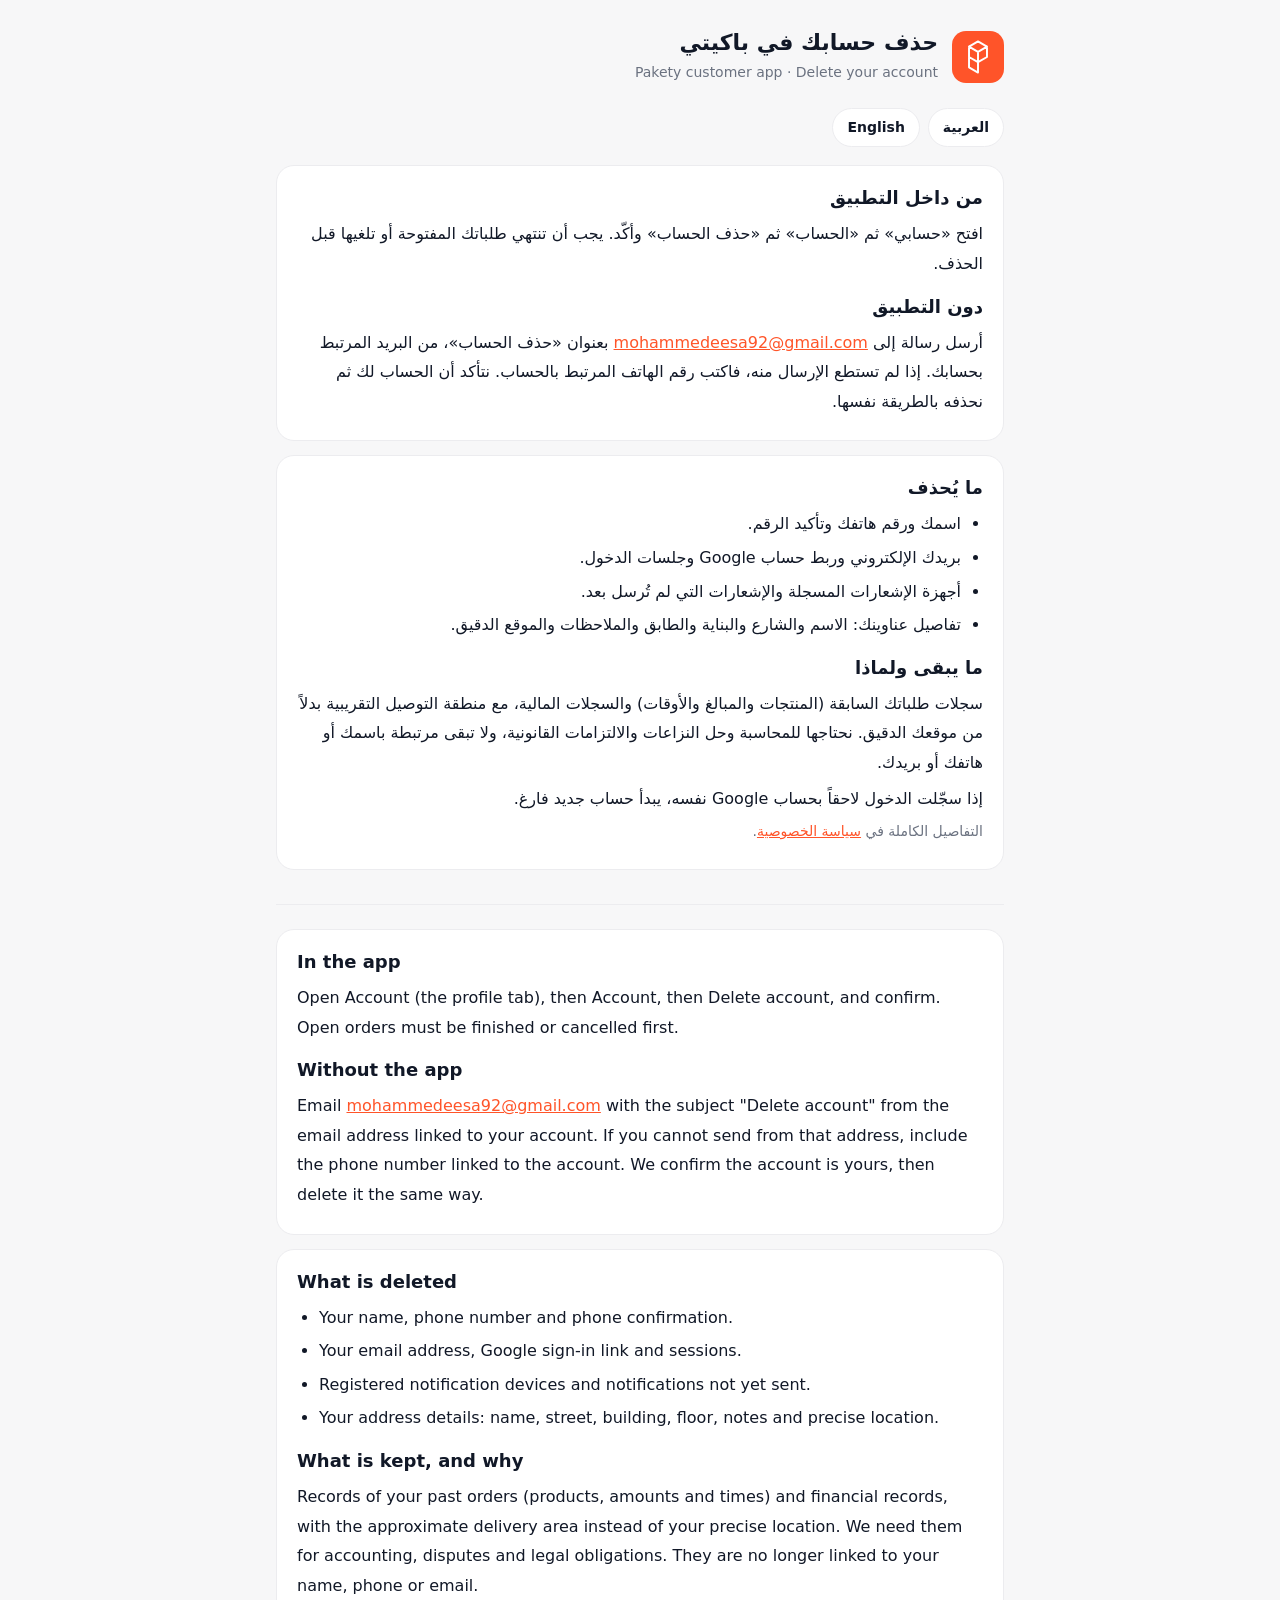
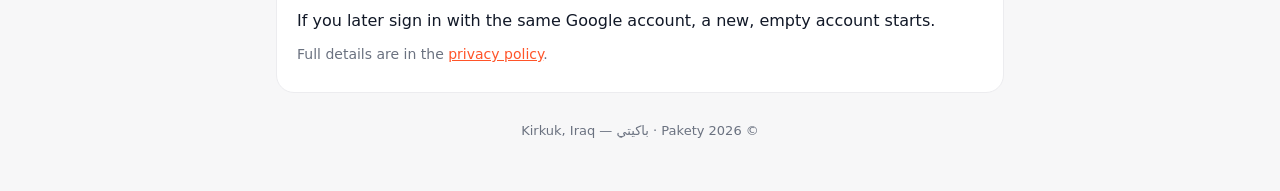
==== delete-account/index.html @ 80e14bdf "Pakety privacy policy and account deletion pages Co-Authored-By: Claude Opus 5.5 <noreply@anthropic." ====
<!doctype html>
<html lang="ar" dir="rtl">
<head>
<meta charset="utf-8">
<meta name="viewport" content="width=device-width, initial-scale=1">
<title>حذف الحساب — باكيتي | Delete your Pakety account</title>
<meta name="description" content="كيف تحذف حسابك في تطبيق باكيتي — How to delete your Pakety account.">
<meta name="color-scheme" content="light dark">
<link rel="stylesheet" href="../assets/site.css">
</head>
<body>
<div class="wrap">

<header class="top">
  <div class="logo" aria-hidden="true">
    <svg viewBox="26 21 56 66" xmlns="http://www.w3.org/2000/svg"><path d="M54 27 L69.588 36 L69.588 54 L54 63 L54 81 L38.412 72 L38.412 36 Z M38.412 36 L54 45 L69.588 36 M54 45 L54 63 M38.412 54 L54 63" fill="none" stroke="#fff" stroke-width="3.4" stroke-linejoin="round" stroke-linecap="round"/></svg>
  </div>
  <div>
    <h1>حذف حسابك في باكيتي</h1>
    <p>Pakety customer app · Delete your account</p>
  </div>
</header>

<nav class="lang" aria-label="Language">
  <a href="#ar" hreflang="ar">العربية</a>
  <a href="#en" hreflang="en">English</a>
</nav>

<section class="lang-block" id="ar" lang="ar" dir="rtl">
<div class="card">
  <h2>من داخل التطبيق</h2>
  <p>افتح «حسابي» ثم «الحساب» ثم «حذف الحساب» وأكّد. يجب أن تنتهي طلباتك المفتوحة أو تلغيها قبل الحذف.</p>
  <h2 style="margin-top:14px">دون التطبيق</h2>
  <p>أرسل رسالة إلى <a class="ltr" href="mailto:mohammedeesa92@gmail.com?subject=%D8%AD%D8%B0%D9%81%20%D8%A7%D9%84%D8%AD%D8%B3%D8%A7%D8%A8">mohammedeesa92@gmail.com</a> بعنوان «حذف الحساب»، من البريد المرتبط بحسابك. إذا لم تستطع الإرسال منه، فاكتب رقم الهاتف المرتبط بالحساب. نتأكد أن الحساب لك ثم نحذفه بالطريقة نفسها.</p>
</div>
<div class="card">
  <h2>ما يُحذف</h2>
  <ul>
    <li>اسمك ورقم هاتفك وتأكيد الرقم.</li>
    <li>بريدك الإلكتروني وربط حساب Google وجلسات الدخول.</li>
    <li>أجهزة الإشعارات المسجلة والإشعارات التي لم تُرسل بعد.</li>
    <li>تفاصيل عناوينك: الاسم والشارع والبناية والطابق والملاحظات والموقع الدقيق.</li>
  </ul>
  <h2 style="margin-top:14px">ما يبقى ولماذا</h2>
  <p>سجلات طلباتك السابقة (المنتجات والمبالغ والأوقات) والسجلات المالية، مع منطقة التوصيل التقريبية بدلاً من موقعك الدقيق. نحتاجها للمحاسبة وحل النزاعات والالتزامات القانونية، ولا تبقى مرتبطة باسمك أو هاتفك أو بريدك.</p>
  <p>إذا سجّلت الدخول لاحقاً بحساب Google نفسه، يبدأ حساب جديد فارغ.</p>
  <p class="meta">التفاصيل الكاملة في <a href="../privacy/#delete-account">سياسة الخصوصية</a>.</p>
</div>
</section>

<hr class="split">

<section class="lang-block" id="en" lang="en" dir="ltr">
<div class="card">
  <h2>In the app</h2>
  <p>Open Account (the profile tab), then Account, then Delete account, and confirm. Open orders must be finished or cancelled first.</p>
  <h2 style="margin-top:14px">Without the app</h2>
  <p>Email <a href="mailto:mohammedeesa92@gmail.com?subject=Delete%20account">mohammedeesa92@gmail.com</a> with the subject "Delete account" from the email address linked to your account. If you cannot send from that address, include the phone number linked to the account. We confirm the account is yours, then delete it the same way.</p>
</div>
<div class="card">
  <h2>What is deleted</h2>
  <ul>
    <li>Your name, phone number and phone confirmation.</li>
    <li>Your email address, Google sign-in link and sessions.</li>
    <li>Registered notification devices and notifications not yet sent.</li>
    <li>Your address details: name, street, building, floor, notes and precise location.</li>
  </ul>
  <h2 style="margin-top:14px">What is kept, and why</h2>
  <p>Records of your past orders (products, amounts and times) and financial records, with the approximate delivery area instead of your precise location. We need them for accounting, disputes and legal obligations. They are no longer linked to your name, phone or email.</p>
  <p>If you later sign in with the same Google account, a new, empty account starts.</p>
  <p class="meta">Full details are in the <a href="../privacy/#en-delete-account">privacy policy</a>.</p>
</div>
</section>

<footer>© 2026 Pakety · باكيتي — Kirkuk, Iraq</footer>
</div>
</body>
</html>
---- assets/site.css ----
:root {
  --brand: #ff5429;
  --bg: #f7f7f8;
  --card: #ffffff;
  --text: #111827;
  --muted: #6b7280;
  --border: #ececef;
  --soft: #fff3ef;
}
@media (prefers-color-scheme: dark) {
  :root {
    --bg: #0f1115;
    --card: #171a21;
    --text: #f3f4f6;
    --muted: #9ca3af;
    --border: #262a33;
    --soft: #2a1a15;
  }
}
* { box-sizing: border-box; }
html { -webkit-text-size-adjust: 100%; }
body {
  margin: 0;
  background: var(--bg);
  color: var(--text);
  font-family: "Segoe UI", Tahoma, "Noto Sans Arabic", "Geeza Pro", system-ui, -apple-system, sans-serif;
  font-size: 16px;
  line-height: 1.85;
}
a { color: var(--brand); }
.wrap { max-width: 760px; margin: 0 auto; padding: 0 16px 48px; }
header.top {
  display: flex;
  align-items: center;
  gap: 14px;
  padding: 28px 0 8px;
}
.logo {
  width: 52px;
  height: 52px;
  flex: none;
  border-radius: 14px;
  background: var(--brand);
  display: grid;
  place-items: center;
}
.logo svg { width: 38px; height: 38px; }
header.top h1 { margin: 0; font-size: 22px; line-height: 1.35; }
header.top p { margin: 2px 0 0; color: var(--muted); font-size: 14px; }
nav.lang {
  display: flex;
  gap: 8px;
  margin: 14px 0 18px;
}
nav.lang a {
  text-decoration: none;
  padding: 6px 14px;
  border-radius: 999px;
  border: 1px solid var(--border);
  background: var(--card);
  color: var(--text);
  font-size: 14px;
  font-weight: 600;
}
.card {
  background: var(--card);
  border: 1px solid var(--border);
  border-radius: 18px;
  padding: 18px 20px;
  margin: 0 0 14px;
}
.card h2 { margin: 0 0 8px; font-size: 18px; line-height: 1.5; }
.card h3 { margin: 14px 0 4px; font-size: 15.5px; }
.card p { margin: 6px 0; }
.card ul { margin: 6px 0; padding-inline-start: 22px; }
.card li { margin: 4px 0; }
.note {
  background: var(--soft);
  border-radius: 12px;
  padding: 10px 14px;
  margin: 10px 0 4px;
}
.meta { color: var(--muted); font-size: 14px; }
.ltr { direction: ltr; unicode-bidi: embed; }
section.lang-block { scroll-margin-top: 16px; }
hr.split { border: 0; border-top: 1px solid var(--border); margin: 34px 0 24px; }
footer { color: var(--muted); font-size: 13px; text-align: center; margin-top: 26px; }
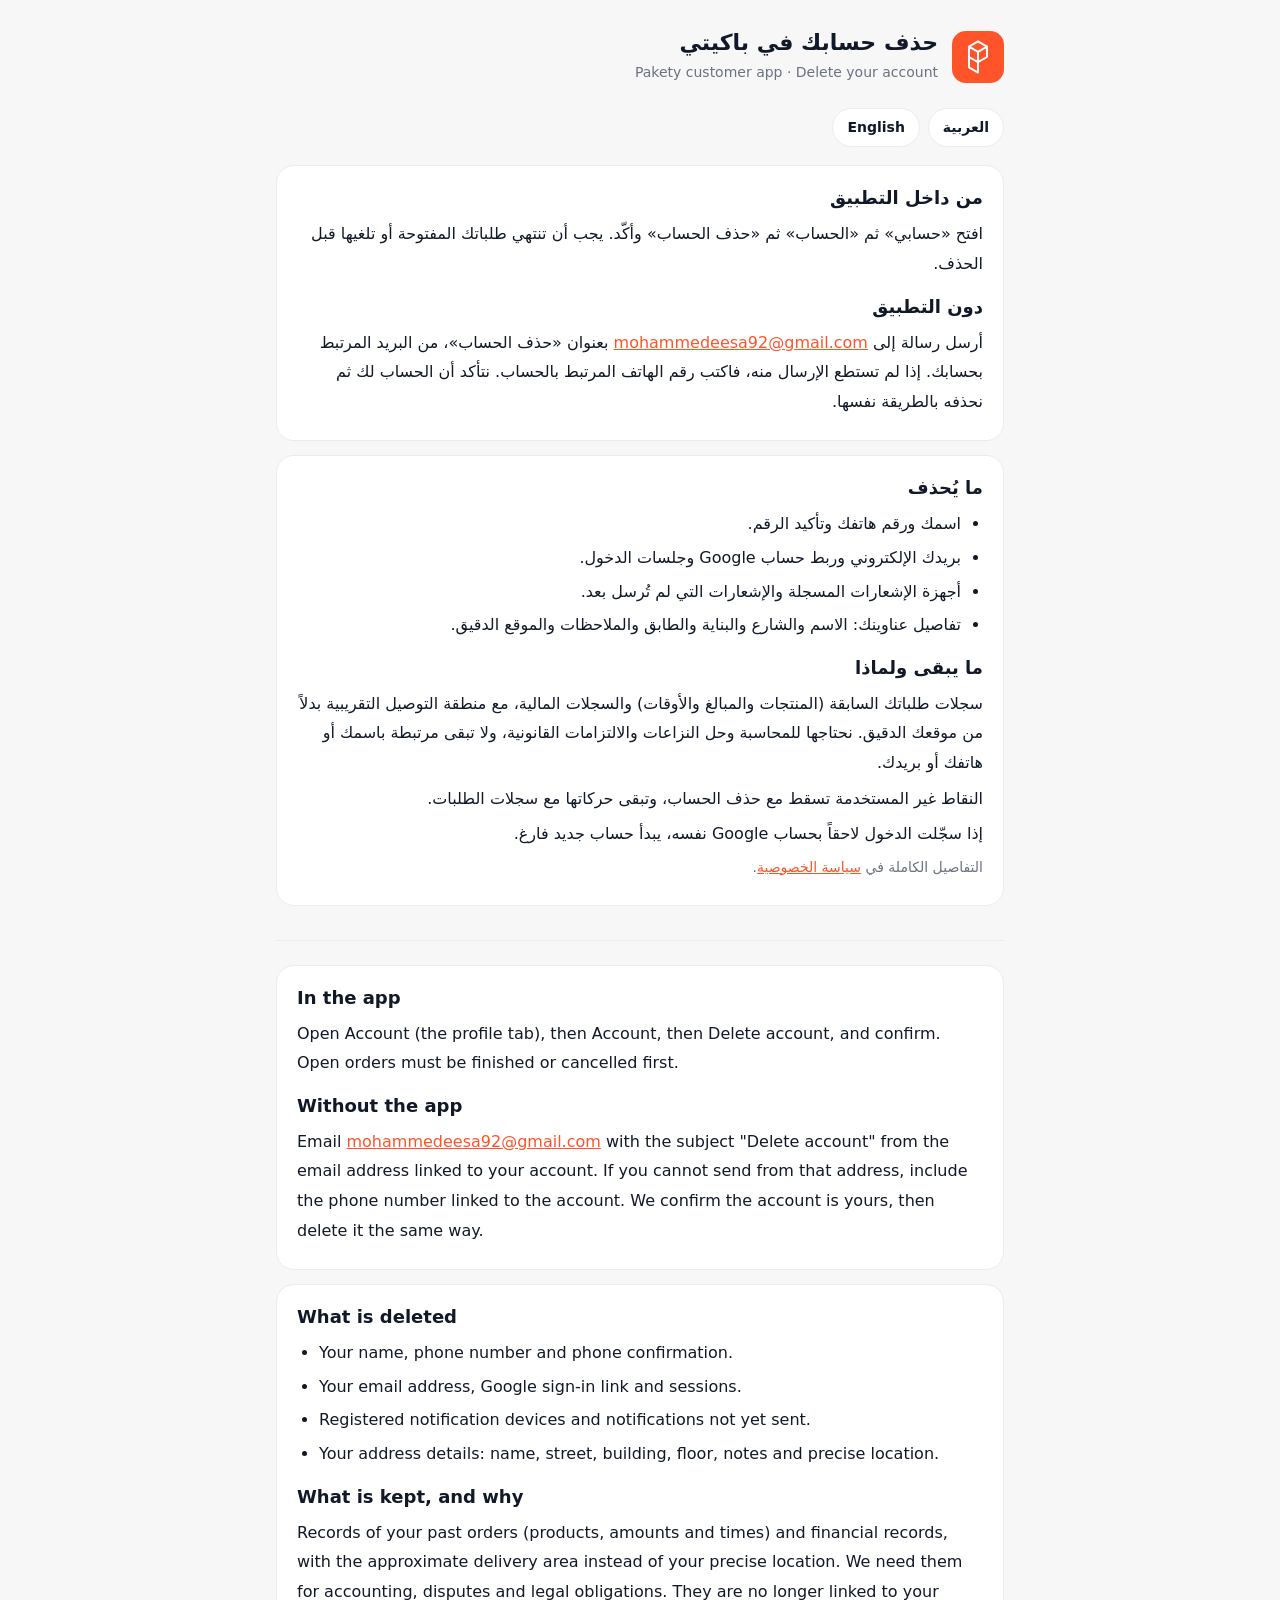
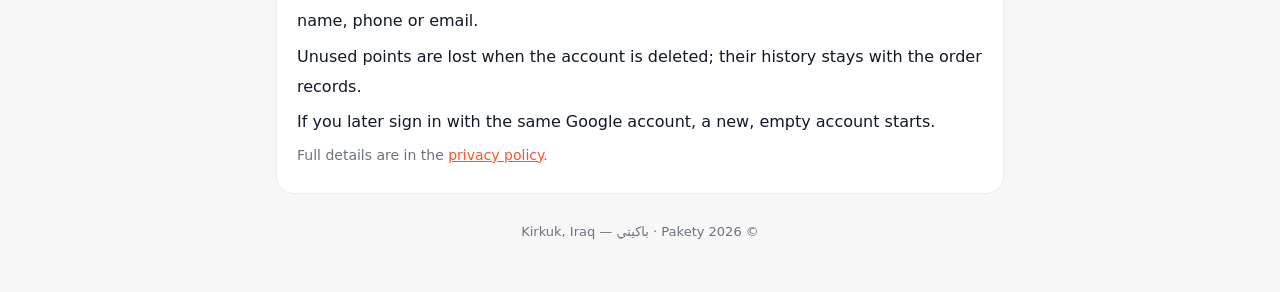
==== commit 2b7a2bc7: "Privacy policy: loyalty points data and what happens to them on deletion Co-Authored-By: Claude Opus" ====
--- a/delete-account/index.html
+++ b/delete-account/index.html
@@ -43,6 +43,7 @@
   </ul>
   <h2 style="margin-top:14px">ما يبقى ولماذا</h2>
   <p>سجلات طلباتك السابقة (المنتجات والمبالغ والأوقات) والسجلات المالية، مع منطقة التوصيل التقريبية بدلاً من موقعك الدقيق. نحتاجها للمحاسبة وحل النزاعات والالتزامات القانونية، ولا تبقى مرتبطة باسمك أو هاتفك أو بريدك.</p>
+  <p>النقاط غير المستخدمة تسقط مع حذف الحساب، وتبقى حركاتها مع سجلات الطلبات.</p>
   <p>إذا سجّلت الدخول لاحقاً بحساب Google نفسه، يبدأ حساب جديد فارغ.</p>
   <p class="meta">التفاصيل الكاملة في <a href="../privacy/#delete-account">سياسة الخصوصية</a>.</p>
 </div>
@@ -67,6 +68,7 @@
   </ul>
   <h2 style="margin-top:14px">What is kept, and why</h2>
   <p>Records of your past orders (products, amounts and times) and financial records, with the approximate delivery area instead of your precise location. We need them for accounting, disputes and legal obligations. They are no longer linked to your name, phone or email.</p>
+  <p>Unused points are lost when the account is deleted; their history stays with the order records.</p>
   <p>If you later sign in with the same Google account, a new, empty account starts.</p>
   <p class="meta">Full details are in the <a href="../privacy/#en-delete-account">privacy policy</a>.</p>
 </div>
